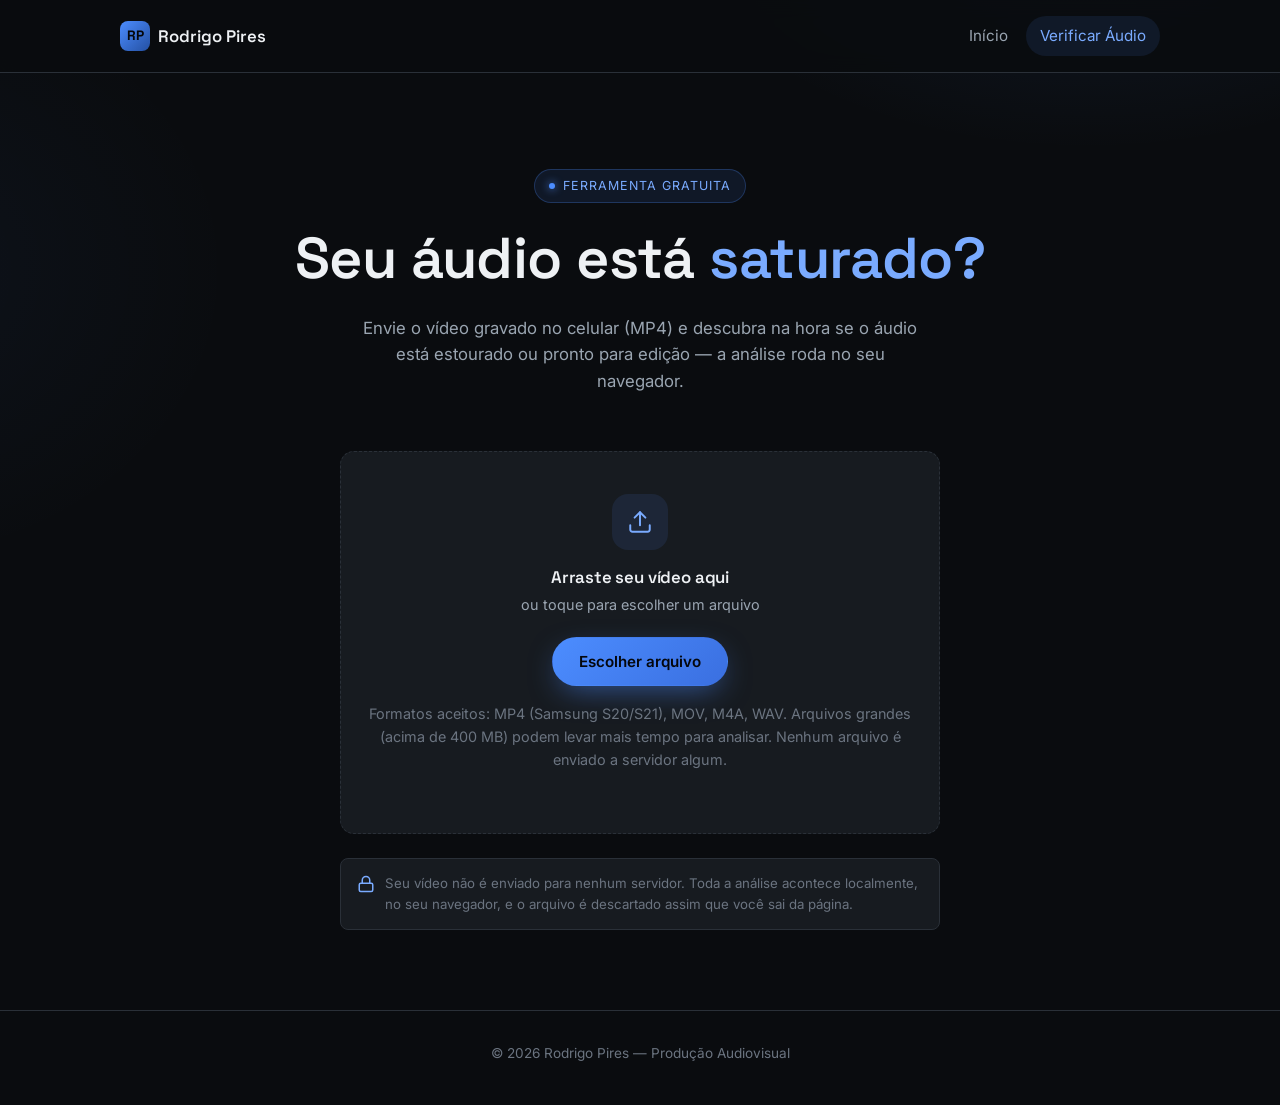
==== verificar-audio.html @ 7aa3f3de "Recalibra verificador com true peak e loudness com gating, adiciona visualizador de forma de onda" ====
<!DOCTYPE html>
<html lang="pt-BR">
<head>
  <meta charset="UTF-8">
  <meta name="viewport" content="width=device-width, initial-scale=1.0, viewport-fit=cover">
  <title>Verificar Áudio — Rodrigo Pires</title>
  <meta name="description" content="Verifique se o áudio do seu vídeo gravado no celular está saturado antes de enviar para edição. Análise 100% no navegador, sem upload.">
  <link rel="preconnect" href="https://fonts.googleapis.com">
  <link rel="preconnect" href="https://fonts.gstatic.com" crossorigin>
  <link href="https://fonts.googleapis.com/css2?family=Space+Grotesk:wght@500;600;700&family=Inter:wght@400;500;600&display=swap" rel="stylesheet">
  <link rel="stylesheet" href="assets/css/style.css">
</head>
<body>
  <div class="bg-glow"></div>

  <header class="site-header">
    <nav class="nav">
      <a href="index.html" class="brand">
        <span class="brand-mark">RP</span>
        Rodrigo Pires
      </a>
      <div class="nav-links">
        <a href="index.html">Início</a>
        <a href="verificar-audio.html" class="active">Verificar Áudio</a>
      </div>
    </nav>
  </header>

  <main>
    <section class="hero container" style="padding-bottom: 24px;">
      <div class="eyebrow"><span class="eyebrow-dot"></span> Ferramenta gratuita</div>
      <h1>Seu áudio está <span>saturado?</span></h1>
      <p class="hero-sub">Envie o vídeo gravado no celular (MP4) e descubra na hora se o áudio está estourado ou pronto para edição — a análise roda no seu navegador.</p>
    </section>

    <section class="container" style="padding-bottom: 80px; max-width: 640px;">
      <div class="upload-zone" id="dropZone">
        <div class="upload-icon">
          <svg width="26" height="26" viewBox="0 0 24 24" fill="none" stroke="currentColor" stroke-width="1.8" stroke-linecap="round" stroke-linejoin="round"><path d="M21 15v4a2 2 0 0 1-2 2H5a2 2 0 0 1-2-2v-4"></path><polyline points="17 8 12 3 7 8"></polyline><line x1="12" y1="3" x2="12" y2="15"></line></svg>
        </div>
        <h3>Arraste seu vídeo aqui</h3>
        <p>ou toque para escolher um arquivo</p>
        <button type="button" class="btn btn-primary" id="pickBtn">Escolher arquivo</button>
        <input type="file" id="fileInput" accept="video/mp4,video/quicktime,audio/*,.mp4,.mov,.m4a,.wav,.aac">
        <p class="upload-hint">Formatos aceitos: MP4 (Samsung S20/S21), MOV, M4A, WAV. Arquivos grandes (acima de 400 MB) podem levar mais tempo para analisar. Nenhum arquivo é enviado a servidor algum.</p>
      </div>

      <div class="file-chip status-hidden" id="fileChip">
        <svg width="16" height="16" viewBox="0 0 24 24" fill="none" stroke="currentColor" stroke-width="2" stroke-linecap="round" stroke-linejoin="round"><path d="m21 8-6 6-3-3-6 6"></path><path d="M21 3v6h-6"></path></svg>
        <span id="fileChipName"></span>
      </div>

      <div class="progress-box status-hidden" id="progressBox">
        <div class="spinner"></div>
        <span id="progressText">Analisando…</span>
      </div>

      <div class="error-box status-hidden" id="errorBox"></div>

      <div class="status-box status-hidden" id="statusBox">
        <div class="status-header">
          <div class="status-icon" id="statusIcon"></div>
          <div>
            <h3 id="statusTitle"></h3>
            <p id="statusSubtitle"></p>
          </div>
        </div>
        <div class="status-body">
          <div class="waveform-wrap">
            <canvas id="waveformCanvas" class="waveform-canvas"></canvas>
            <div class="waveform-legend"><span class="dot dot-clip"></span> trechos sem margem (perto do teto digital)</div>
          </div>
          <div class="metrics-row">
            <div class="metric">
              <div class="label">True Peak</div>
              <div class="value" id="metricPeak">—</div>
            </div>
            <div class="metric">
              <div class="label">Nível de fala</div>
              <div class="value" id="metricRms">—</div>
            </div>
            <div class="metric">
              <div class="label">Duração</div>
              <div class="value" id="metricDuration">—</div>
            </div>
            <div class="metric">
              <div class="label">Canais</div>
              <div class="value" id="metricChannels">—</div>
            </div>
          </div>
          <ul class="tips" id="tipsList"></ul>
          <button type="button" class="btn btn-ghost btn-block" id="resetBtn" style="margin-top: 18px;">Analisar outro arquivo</button>
        </div>
      </div>

      <div class="privacy-note">
        <svg width="18" height="18" viewBox="0 0 24 24" fill="none" stroke="currentColor" stroke-width="2" stroke-linecap="round" stroke-linejoin="round"><rect x="3" y="11" width="18" height="11" rx="2"></rect><path d="M7 11V7a5 5 0 0 1 10 0v4"></path></svg>
        <span>Seu vídeo não é enviado para nenhum servidor. Toda a análise acontece localmente, no seu navegador, e o arquivo é descartado assim que você sai da página.</span>
      </div>
    </section>
  </main>

  <footer class="site-footer">
    <div class="container">
      <p>© 2026 Rodrigo Pires — Produção Audiovisual</p>
    </div>
  </footer>

  <script src="assets/js/audio-check.js"></script>
</body>
</html>
---- assets/css/style.css ----
/* ===== Design tokens ===== */
:root {
  --bg: #0a0c0f;
  --bg-alt: #101317;
  --surface: #171b20;
  --surface-2: #1e232a;
  --border: #2a3038;
  --text: #eef1f4;
  --text-muted: #9aa5b1;
  --text-faint: #6b7480;
  --blue: #4c8dff;
  --blue-strong: #7aabff;
  --blue-dim: #2450a3;
  --blue-wash: rgba(76, 141, 255, 0.1);
  --green: #3ecf8e;
  --green-wash: rgba(62, 207, 142, 0.1);
  --amber: #e8b34a;
  --amber-wash: rgba(232, 179, 74, 0.1);
  --red: #ef5b5b;
  --red-wash: rgba(239, 91, 91, 0.1);
  --radius-sm: 8px;
  --radius: 14px;
  --radius-lg: 22px;
  --shadow: 0 20px 60px -20px rgba(0, 0, 0, 0.6);
  --container: 1080px;
  --font-display: "Space Grotesk", "Inter", system-ui, sans-serif;
  --font-body: "Inter", system-ui, -apple-system, "Segoe UI", sans-serif;
}

* { box-sizing: border-box; }

html { -webkit-text-size-adjust: 100%; }

html { overflow-x: hidden; }

body {
  margin: 0;
  background: var(--bg);
  color: var(--text);
  font-family: var(--font-body);
  font-size: 16px;
  line-height: 1.6;
  -webkit-font-smoothing: antialiased;
  overflow-x: hidden;
}

img, svg { display: block; max-width: 100%; }

a { color: inherit; text-decoration: none; }

h1, h2, h3 {
  font-family: var(--font-display);
  font-weight: 600;
  line-height: 1.15;
  margin: 0 0 0.5em;
  letter-spacing: -0.01em;
}

p { margin: 0 0 1em; color: var(--text-muted); }

.container {
  max-width: var(--container);
  margin: 0 auto;
  padding: 0 20px;
}

/* ===== Background texture ===== */
.bg-glow {
  position: fixed;
  inset: 0;
  z-index: -1;
  background:
    radial-gradient(700px 400px at 85% -10%, var(--blue-wash), transparent 60%),
    radial-gradient(600px 500px at -10% 30%, rgba(76,141,255,0.05), transparent 60%),
    var(--bg);
}

/* ===== Header / Nav ===== */
.site-header {
  position: sticky;
  top: 0;
  z-index: 50;
  background: rgba(10, 12, 15, 0.85);
  backdrop-filter: blur(10px);
  -webkit-backdrop-filter: blur(10px);
  border-bottom: 1px solid var(--border);
}

.nav {
  display: flex;
  align-items: center;
  justify-content: space-between;
  gap: 8px;
  padding: 14px 16px;
  max-width: var(--container);
  margin: 0 auto;
}

.brand {
  display: flex;
  align-items: center;
  gap: 8px;
  font-family: var(--font-display);
  font-size: clamp(0.85rem, 4vw, 1.05rem);
  font-weight: 600;
  color: var(--text);
  min-width: 0;
  white-space: nowrap;
}

.brand-mark {
  width: 30px;
  height: 30px;
  border-radius: 8px;
  background: linear-gradient(135deg, var(--blue), var(--blue-dim));
  display: flex;
  align-items: center;
  justify-content: center;
  font-family: var(--font-display);
  font-weight: 700;
  font-size: 0.85rem;
  color: #05070a;
  flex-shrink: 0;
}

.nav-links {
  display: flex;
  gap: 2px;
  align-items: center;
  flex-shrink: 1;
  min-width: 0;
}

.nav-links a {
  font-size: 0.82rem;
  color: var(--text-muted);
  padding: 8px 10px;
  border-radius: 999px;
  transition: color 0.15s ease, background 0.15s ease;
  white-space: nowrap;
}

.nav-links a:hover { color: var(--text); background: var(--surface); }

.nav-links a.active {
  color: var(--blue-strong);
  background: var(--blue-wash);
}

/* ===== Buttons ===== */
.btn {
  display: inline-flex;
  align-items: center;
  justify-content: center;
  gap: 8px;
  font-family: var(--font-body);
  font-weight: 600;
  font-size: 0.95rem;
  padding: 14px 26px;
  border-radius: 999px;
  border: 1px solid transparent;
  cursor: pointer;
  transition: transform 0.15s ease, box-shadow 0.15s ease, background 0.15s ease, border-color 0.15s ease;
  text-align: center;
}

.btn:active { transform: scale(0.97); }

.btn-primary {
  background: linear-gradient(135deg, var(--blue), #3a6fe0);
  color: #04070c;
  box-shadow: 0 10px 30px -8px rgba(76, 141, 255, 0.55);
}

.btn-primary:hover { box-shadow: 0 12px 34px -6px rgba(76, 141, 255, 0.7); }

.btn-ghost {
  background: transparent;
  border-color: var(--border);
  color: var(--text);
}

.btn-ghost:hover { border-color: var(--blue-dim); color: var(--blue-strong); }

.btn-block { width: 100%; }

/* ===== Hero ===== */
.hero {
  padding: 64px 0 48px;
  text-align: center;
}

.eyebrow {
  display: inline-flex;
  align-items: center;
  gap: 8px;
  font-size: 0.78rem;
  letter-spacing: 0.08em;
  text-transform: uppercase;
  color: var(--blue-strong);
  background: var(--blue-wash);
  border: 1px solid rgba(76, 141, 255, 0.25);
  padding: 6px 14px;
  border-radius: 999px;
  margin-bottom: 22px;
}

.eyebrow-dot {
  width: 6px;
  height: 6px;
  border-radius: 50%;
  background: var(--blue);
  box-shadow: 0 0 8px var(--blue);
}

.hero h1 {
  font-size: clamp(2.1rem, 8vw, 3.6rem);
  margin-bottom: 0.4em;
}

.hero h1 span { color: var(--blue-strong); }

.hero-sub {
  font-size: 1.05rem;
  max-width: 560px;
  margin: 0 auto 32px;
}

.hero-actions {
  display: flex;
  flex-direction: column;
  gap: 12px;
  align-items: stretch;
  max-width: 340px;
  margin: 0 auto;
}

/* ===== Sections ===== */
.section { padding: 56px 0; }
.section-alt { background: var(--bg-alt); border-top: 1px solid var(--border); border-bottom: 1px solid var(--border); }

.section-head { text-align: center; max-width: 560px; margin: 0 auto 40px; }
.section-head h2 { font-size: clamp(1.6rem, 5vw, 2.2rem); }

/* ===== Cards / grid ===== */
.grid {
  display: grid;
  grid-template-columns: 1fr;
  gap: 16px;
}

.card {
  background: var(--surface);
  border: 1px solid var(--border);
  border-radius: var(--radius);
  padding: 26px;
}

.card-icon {
  width: 44px;
  height: 44px;
  border-radius: 12px;
  background: var(--blue-wash);
  color: var(--blue-strong);
  display: flex;
  align-items: center;
  justify-content: center;
  margin-bottom: 16px;
}

.card h3 { font-size: 1.1rem; margin-bottom: 8px; }
.card p { margin-bottom: 0; font-size: 0.94rem; }

/* ===== CTA banner ===== */
.cta-banner {
  border-radius: var(--radius-lg);
  border: 1px solid var(--border);
  background:
    radial-gradient(500px 220px at 100% 0%, var(--blue-wash), transparent 70%),
    var(--surface);
  padding: 40px 28px;
  text-align: center;
  box-shadow: var(--shadow);
}

.cta-banner h2 { font-size: clamp(1.4rem, 5vw, 1.9rem); margin-bottom: 0.35em; }
.cta-banner p { max-width: 480px; margin: 0 auto 24px; }

/* ===== Footer ===== */
.site-footer {
  border-top: 1px solid var(--border);
  padding: 32px 0 40px;
  text-align: center;
}

.site-footer p { color: var(--text-faint); font-size: 0.85rem; margin: 0; }

/* ===== Audio check page ===== */
.upload-zone {
  border: 1.5px dashed var(--border);
  border-radius: var(--radius);
  padding: 42px 20px;
  text-align: center;
  background: var(--surface);
  transition: border-color 0.15s ease, background 0.15s ease;
}

.upload-zone.drag-over {
  border-color: var(--blue);
  background: var(--blue-wash);
}

.upload-icon {
  width: 56px;
  height: 56px;
  margin: 0 auto 18px;
  border-radius: 16px;
  background: var(--blue-wash);
  color: var(--blue-strong);
  display: flex;
  align-items: center;
  justify-content: center;
}

.upload-zone h3 { font-size: 1.05rem; margin-bottom: 6px; }
.upload-zone p { font-size: 0.9rem; margin-bottom: 20px; }
.upload-hint { font-size: 0.78rem; color: var(--text-faint); margin-top: 16px; }

.file-chip {
  display: flex;
  align-items: center;
  gap: 8px;
  background: var(--surface-2);
  border: 1px solid var(--border);
  border-radius: 999px;
  padding: 8px 16px;
  font-size: 0.85rem;
  color: var(--text-muted);
  margin-top: 16px;
  max-width: 100%;
  min-width: 0;
}

.file-chip svg { flex-shrink: 0; }
.file-chip span { overflow: hidden; text-overflow: ellipsis; white-space: nowrap; min-width: 0; }

.status-box {
  margin-top: 20px;
  border-radius: var(--radius);
  border: 1px solid var(--border);
  background: var(--surface);
  overflow: hidden;
}

.status-hidden { display: none !important; }

.status-header {
  display: flex;
  align-items: center;
  gap: 14px;
  padding: 22px 24px;
}

.status-icon {
  width: 46px;
  height: 46px;
  border-radius: 12px;
  display: flex;
  align-items: center;
  justify-content: center;
  flex-shrink: 0;
}

.status-header h3 { margin: 0 0 2px; font-size: 1.1rem; }
.status-header p { margin: 0; font-size: 0.88rem; }

.status-box.state-good .status-icon { background: var(--green-wash); color: var(--green); }
.status-box.state-good { border-color: rgba(62, 207, 142, 0.35); }
.status-box.state-low .status-icon { background: var(--amber-wash); color: var(--amber); }
.status-box.state-low { border-color: rgba(232, 179, 74, 0.35); }
.status-box.state-bad .status-icon { background: var(--red-wash); color: var(--red); }
.status-box.state-bad { border-color: rgba(239, 91, 91, 0.35); }

.status-body {
  padding: 0 24px 24px;
}

.waveform-wrap {
  margin-bottom: 18px;
}

.waveform-canvas {
  display: block;
  width: 100%;
  height: 100px;
  border-radius: var(--radius-sm);
  background: var(--surface-2);
  border: 1px solid var(--border);
}

.waveform-legend {
  display: flex;
  align-items: center;
  gap: 6px;
  font-size: 0.74rem;
  color: var(--text-faint);
  margin-top: 8px;
}

.waveform-legend .dot {
  width: 8px;
  height: 8px;
  border-radius: 2px;
  flex-shrink: 0;
}

.waveform-legend .dot-clip { background: var(--red); }

.metrics-row {
  display: grid;
  grid-template-columns: repeat(2, 1fr);
  gap: 10px;
  margin-bottom: 18px;
}

.metric {
  background: var(--surface-2);
  border: 1px solid var(--border);
  border-radius: var(--radius-sm);
  padding: 12px 14px;
}

.metric .label {
  font-size: 0.72rem;
  text-transform: uppercase;
  letter-spacing: 0.05em;
  color: var(--text-faint);
  margin-bottom: 4px;
}

.metric .value {
  font-family: var(--font-display);
  font-size: 1.15rem;
  color: var(--text);
}

.tips {
  margin: 0;
  padding: 0;
  list-style: none;
  display: flex;
  flex-direction: column;
  gap: 10px;
}

.tips li {
  display: flex;
  gap: 10px;
  font-size: 0.92rem;
  color: var(--text-muted);
  align-items: flex-start;
}

.tips li::before {
  content: "";
  width: 6px;
  height: 6px;
  border-radius: 50%;
  background: var(--blue);
  margin-top: 8px;
  flex-shrink: 0;
}

.progress-box {
  margin-top: 20px;
  padding: 20px 24px;
  border-radius: var(--radius);
  border: 1px solid var(--border);
  background: var(--surface);
  display: flex;
  align-items: center;
  gap: 14px;
}

.spinner {
  width: 22px;
  height: 22px;
  border-radius: 50%;
  border: 2.5px solid var(--border);
  border-top-color: var(--blue);
  animation: spin 0.8s linear infinite;
  flex-shrink: 0;
}

@keyframes spin { to { transform: rotate(360deg); } }

.error-box {
  margin-top: 20px;
  padding: 18px 22px;
  border-radius: var(--radius);
  border: 1px solid rgba(239, 91, 91, 0.35);
  background: var(--red-wash);
  color: #f7b8b8;
  font-size: 0.9rem;
}

.privacy-note {
  display: flex;
  gap: 10px;
  align-items: flex-start;
  margin-top: 24px;
  padding: 14px 16px;
  border-radius: var(--radius-sm);
  background: var(--surface);
  border: 1px solid var(--border);
  font-size: 0.83rem;
  color: var(--text-faint);
}

.privacy-note svg { flex-shrink: 0; margin-top: 2px; color: var(--blue-strong); }

input[type="file"] { display: none; }

/* ===== Responsive breakpoints ===== */
@media (min-width: 480px) {
  .hero-actions { flex-direction: row; justify-content: center; max-width: none; }
  .metrics-row { grid-template-columns: repeat(4, 1fr); }
}

@media (min-width: 720px) {
  .grid-3 { grid-template-columns: repeat(3, 1fr); }
  .hero { padding: 96px 0 64px; }
  .section { padding: 80px 0; }
}

@media (min-width: 480px) {
  .nav { padding: 16px 20px; gap: 12px; }
  .nav-links { gap: 4px; }
  .nav-links a { font-size: 0.9rem; padding: 8px 14px; }
}

@media (min-width: 960px) {
  .nav-links a { font-size: 0.95rem; }
}
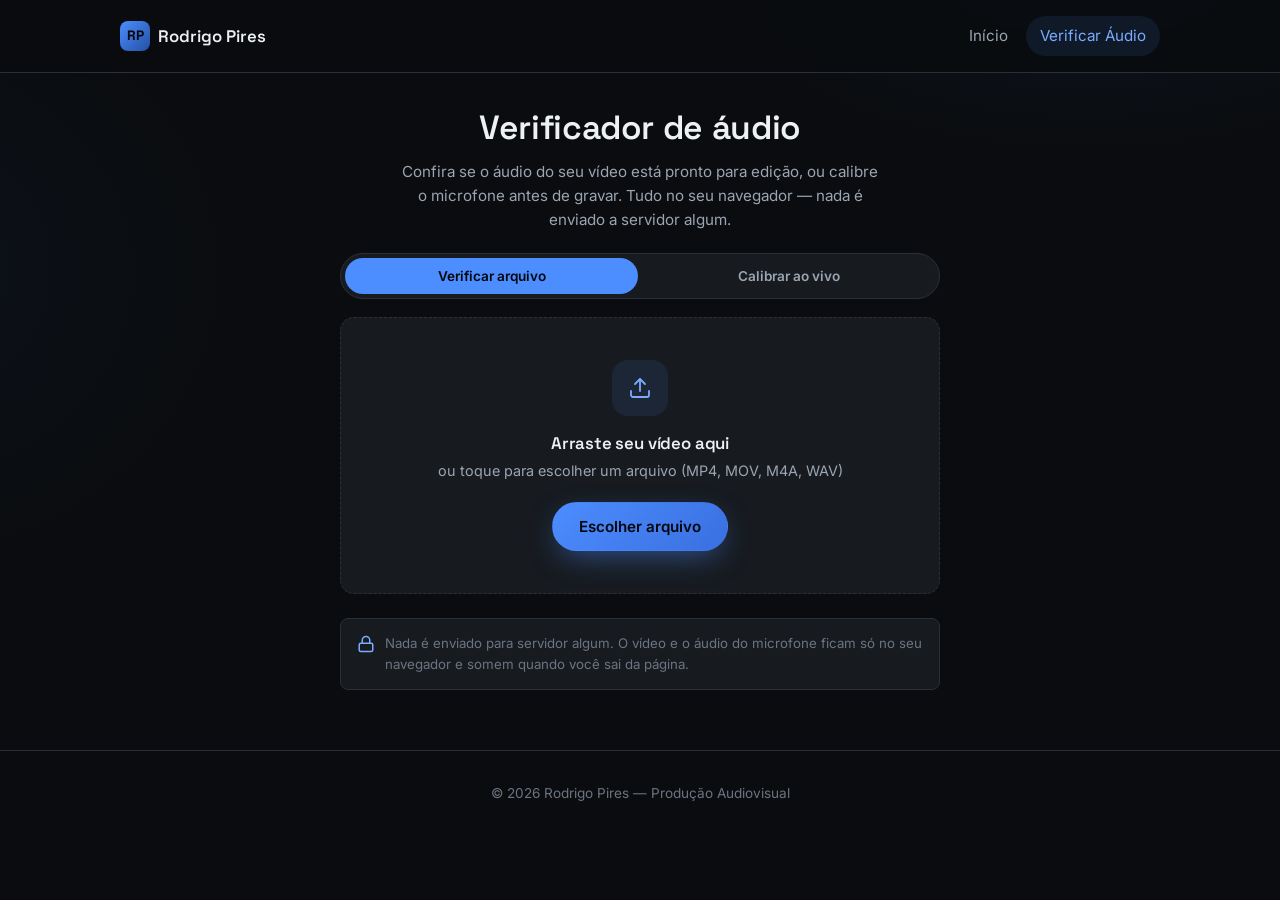
==== commit 0abeade9: "Pagina mais compacta com abas, player com navegacao na onda e calibrador de microfone ao vivo" ====
--- a/verificar-audio.html
+++ b/verificar-audio.html
@@ -27,75 +27,117 @@
   </header>
 
   <main>
-    <section class="hero container" style="padding-bottom: 24px;">
-      <div class="eyebrow"><span class="eyebrow-dot"></span> Ferramenta gratuita</div>
-      <h1>Seu áudio está <span>saturado?</span></h1>
-      <p class="hero-sub">Envie o vídeo gravado no celular (MP4) e descubra na hora se o áudio está estourado ou pronto para edição — a análise roda no seu navegador.</p>
+    <section class="tool-intro container">
+      <h1>Verificador de áudio</h1>
+      <p>Confira se o áudio do seu vídeo está pronto para edição, ou calibre o microfone antes de gravar. Tudo no seu navegador — nada é enviado a servidor algum.</p>
     </section>
 
-    <section class="container" style="padding-bottom: 80px; max-width: 640px;">
-      <div class="upload-zone" id="dropZone">
-        <div class="upload-icon">
-          <svg width="26" height="26" viewBox="0 0 24 24" fill="none" stroke="currentColor" stroke-width="1.8" stroke-linecap="round" stroke-linejoin="round"><path d="M21 15v4a2 2 0 0 1-2 2H5a2 2 0 0 1-2-2v-4"></path><polyline points="17 8 12 3 7 8"></polyline><line x1="12" y1="3" x2="12" y2="15"></line></svg>
-        </div>
-        <h3>Arraste seu vídeo aqui</h3>
-        <p>ou toque para escolher um arquivo</p>
-        <button type="button" class="btn btn-primary" id="pickBtn">Escolher arquivo</button>
-        <input type="file" id="fileInput" accept="video/mp4,video/quicktime,audio/*,.mp4,.mov,.m4a,.wav,.aac">
-        <p class="upload-hint">Formatos aceitos: MP4 (Samsung S20/S21), MOV, M4A, WAV. Arquivos grandes (acima de 400 MB) podem levar mais tempo para analisar. Nenhum arquivo é enviado a servidor algum.</p>
+    <section class="container tool-container">
+      <div class="tabs" role="tablist">
+        <button type="button" class="tab-btn active" id="tabBtnCheck" role="tab" aria-selected="true">Verificar arquivo</button>
+        <button type="button" class="tab-btn" id="tabBtnCalibrate" role="tab" aria-selected="false">Calibrar ao vivo</button>
       </div>
 
-      <div class="file-chip status-hidden" id="fileChip">
-        <svg width="16" height="16" viewBox="0 0 24 24" fill="none" stroke="currentColor" stroke-width="2" stroke-linecap="round" stroke-linejoin="round"><path d="m21 8-6 6-3-3-6 6"></path><path d="M21 3v6h-6"></path></svg>
-        <span id="fileChipName"></span>
+      <div class="tab-panel" id="panelCheck">
+        <div class="upload-zone" id="dropZone">
+          <div class="upload-icon">
+            <svg width="24" height="24" viewBox="0 0 24 24" fill="none" stroke="currentColor" stroke-width="1.8" stroke-linecap="round" stroke-linejoin="round"><path d="M21 15v4a2 2 0 0 1-2 2H5a2 2 0 0 1-2-2v-4"></path><polyline points="17 8 12 3 7 8"></polyline><line x1="12" y1="3" x2="12" y2="15"></line></svg>
+          </div>
+          <h3>Arraste seu vídeo aqui</h3>
+          <p>ou toque para escolher um arquivo (MP4, MOV, M4A, WAV)</p>
+          <button type="button" class="btn btn-primary" id="pickBtn">Escolher arquivo</button>
+          <input type="file" id="fileInput" accept="video/mp4,video/quicktime,audio/*,.mp4,.mov,.m4a,.wav,.aac">
+        </div>
+
+        <div class="file-chip status-hidden" id="fileChip">
+          <svg width="16" height="16" viewBox="0 0 24 24" fill="none" stroke="currentColor" stroke-width="2" stroke-linecap="round" stroke-linejoin="round"><path d="m21 8-6 6-3-3-6 6"></path><path d="M21 3v6h-6"></path></svg>
+          <span id="fileChipName"></span>
+        </div>
+
+        <div class="progress-box status-hidden" id="progressBox">
+          <div class="spinner"></div>
+          <span id="progressText">Analisando…</span>
+        </div>
+
+        <div class="error-box status-hidden" id="errorBox"></div>
+
+        <div class="status-box status-hidden" id="statusBox">
+          <div class="status-header">
+            <div class="status-icon" id="statusIcon"></div>
+            <div>
+              <h3 id="statusTitle"></h3>
+              <p id="statusSubtitle"></p>
+            </div>
+          </div>
+          <div class="status-body">
+            <div class="waveform-wrap">
+              <div class="waveform-canvas-holder" id="waveformHolder">
+                <canvas id="waveformCanvas" class="waveform-canvas"></canvas>
+                <div class="waveform-playhead" id="waveformPlayhead"></div>
+              </div>
+              <div class="player-controls">
+                <button type="button" class="player-btn" id="playBtn" aria-label="Reproduzir">
+                  <svg id="playIcon" width="16" height="16" viewBox="0 0 24 24" fill="currentColor"><path d="M8 5v14l11-7z"></path></svg>
+                  <svg id="pauseIcon" width="16" height="16" viewBox="0 0 24 24" fill="currentColor" style="display:none;"><rect x="6" y="5" width="4" height="14"></rect><rect x="14" y="5" width="4" height="14"></rect></svg>
+                </button>
+                <span class="player-time" id="playerTime">0:00 / 0:00</span>
+                <span class="player-hint">toque na onda para navegar</span>
+              </div>
+            </div>
+
+            <div class="metrics-row metrics-row-2">
+              <div class="metric">
+                <div class="label">True Peak</div>
+                <div class="value" id="metricPeak">—</div>
+              </div>
+              <div class="metric">
+                <div class="label">Nível de fala</div>
+                <div class="value" id="metricRms">—</div>
+              </div>
+            </div>
+            <p class="metrics-caption" id="metricsCaption"></p>
+
+            <ul class="tips" id="tipsList"></ul>
+            <button type="button" class="btn btn-ghost btn-block" id="resetBtn">Analisar outro arquivo</button>
+          </div>
+        </div>
       </div>
 
-      <div class="progress-box status-hidden" id="progressBox">
-        <div class="spinner"></div>
-        <span id="progressText">Analisando…</span>
-      </div>
+      <div class="tab-panel status-hidden" id="panelCalibrate">
+        <div class="calibrate-card">
+          <h3>Calibre antes de gravar</h3>
+          <p>Fale no microfone no mesmo tom e distância que vai usar na gravação. Ajuste a posição até o nível ficar sempre na faixa verde.</p>
 
-      <div class="error-box status-hidden" id="errorBox"></div>
-
-      <div class="status-box status-hidden" id="statusBox">
-        <div class="status-header">
-          <div class="status-icon" id="statusIcon"></div>
-          <div>
-            <h3 id="statusTitle"></h3>
-            <p id="statusSubtitle"></p>
-          </div>
-        </div>
-        <div class="status-body">
-          <div class="waveform-wrap">
-            <canvas id="waveformCanvas" class="waveform-canvas"></canvas>
-            <div class="waveform-legend"><span class="dot dot-clip"></span> trechos sem margem (perto do teto digital)</div>
-          </div>
-          <div class="metrics-row">
-            <div class="metric">
-              <div class="label">True Peak</div>
-              <div class="value" id="metricPeak">—</div>
+          <div class="meter-wrap">
+            <div class="meter-track">
+              <div class="meter-zone meter-zone-green"></div>
+              <div class="meter-zone meter-zone-yellow"></div>
+              <div class="meter-zone meter-zone-red"></div>
+              <div class="meter-fill" id="meterFill"></div>
+              <div class="meter-peak-hold" id="meterPeakHold"></div>
             </div>
-            <div class="metric">
-              <div class="label">Nível de fala</div>
-              <div class="value" id="metricRms">—</div>
-            </div>
-            <div class="metric">
-              <div class="label">Duração</div>
-              <div class="value" id="metricDuration">—</div>
-            </div>
-            <div class="metric">
-              <div class="label">Canais</div>
-              <div class="value" id="metricChannels">—</div>
+            <div class="meter-labels">
+              <span>-40dB</span>
+              <span>-12dB</span>
+              <span>-3dB</span>
+              <span>0dB</span>
             </div>
           </div>
-          <ul class="tips" id="tipsList"></ul>
-          <button type="button" class="btn btn-ghost btn-block" id="resetBtn" style="margin-top: 18px;">Analisar outro arquivo</button>
+
+          <div class="meter-readout">
+            <span class="meter-status" id="meterStatus">Parado</span>
+            <span class="meter-db" id="meterDb">—</span>
+          </div>
+
+          <button type="button" class="btn btn-primary btn-block" id="micStartBtn">Iniciar calibração</button>
+          <button type="button" class="btn btn-ghost btn-block status-hidden" id="micStopBtn">Parar</button>
+          <div class="error-box status-hidden" id="micErrorBox"></div>
         </div>
       </div>
 
       <div class="privacy-note">
         <svg width="18" height="18" viewBox="0 0 24 24" fill="none" stroke="currentColor" stroke-width="2" stroke-linecap="round" stroke-linejoin="round"><rect x="3" y="11" width="18" height="11" rx="2"></rect><path d="M7 11V7a5 5 0 0 1 10 0v4"></path></svg>
-        <span>Seu vídeo não é enviado para nenhum servidor. Toda a análise acontece localmente, no seu navegador, e o arquivo é descartado assim que você sai da página.</span>
+        <span>Nada é enviado para servidor algum. O vídeo e o áudio do microfone ficam só no seu navegador e somem quando você sai da página.</span>
       </div>
     </section>
   </main>
--- a/assets/css/style.css
+++ b/assets/css/style.css
@@ -521,6 +521,201 @@
 
 input[type="file"] { display: none; }
 
+/* ===== Tool page: compact intro, tabs, player, calibrator ===== */
+.tool-intro {
+  padding: 36px 0 20px;
+  text-align: center;
+}
+
+.tool-intro h1 {
+  font-size: clamp(1.6rem, 6vw, 2.1rem);
+  margin-bottom: 0.35em;
+}
+
+.tool-intro p {
+  max-width: 480px;
+  margin: 0 auto;
+  font-size: 0.95rem;
+}
+
+.tool-container {
+  max-width: 640px;
+  padding-bottom: 60px;
+}
+
+.tabs {
+  display: flex;
+  gap: 4px;
+  background: var(--surface);
+  border: 1px solid var(--border);
+  border-radius: 999px;
+  padding: 4px;
+  margin-bottom: 18px;
+}
+
+.tab-btn {
+  flex: 1;
+  border: none;
+  background: transparent;
+  color: var(--text-muted);
+  font-family: var(--font-body);
+  font-weight: 600;
+  font-size: 0.85rem;
+  padding: 10px 12px;
+  border-radius: 999px;
+  cursor: pointer;
+  transition: background 0.15s ease, color 0.15s ease;
+}
+
+.tab-btn.active {
+  background: var(--blue);
+  color: #04070c;
+}
+
+.tab-panel.status-hidden { display: none !important; }
+
+/* Compact result card */
+.metrics-row-2 {
+  grid-template-columns: repeat(2, 1fr);
+  margin-bottom: 8px;
+}
+
+.metrics-caption {
+  font-size: 0.8rem;
+  color: var(--text-faint);
+  margin: 0 0 16px;
+}
+
+/* Waveform + playback */
+.waveform-canvas-holder {
+  position: relative;
+}
+
+.waveform-playhead {
+  position: absolute;
+  top: 0;
+  bottom: 0;
+  left: 0;
+  width: 2px;
+  background: var(--text);
+  pointer-events: none;
+  opacity: 0;
+}
+
+.player-controls {
+  display: flex;
+  align-items: center;
+  gap: 10px;
+  margin-top: 10px;
+}
+
+.player-btn {
+  width: 34px;
+  height: 34px;
+  border-radius: 50%;
+  border: 1px solid var(--border);
+  background: var(--surface-2);
+  color: var(--text);
+  display: flex;
+  align-items: center;
+  justify-content: center;
+  cursor: pointer;
+  flex-shrink: 0;
+}
+
+.player-btn:active { transform: scale(0.94); }
+
+.player-time {
+  font-size: 0.78rem;
+  color: var(--text-muted);
+  font-variant-numeric: tabular-nums;
+}
+
+.player-hint {
+  font-size: 0.74rem;
+  color: var(--text-faint);
+  margin-left: auto;
+  text-align: right;
+}
+
+/* Live calibrator */
+.calibrate-card {
+  background: var(--surface);
+  border: 1px solid var(--border);
+  border-radius: var(--radius);
+  padding: 24px;
+}
+
+.calibrate-card h3 { font-size: 1.05rem; margin-bottom: 6px; }
+.calibrate-card > p { font-size: 0.9rem; margin-bottom: 22px; }
+
+.meter-wrap { margin-bottom: 16px; }
+
+.meter-track {
+  position: relative;
+  height: 28px;
+  border-radius: 999px;
+  overflow: hidden;
+  background: var(--surface-2);
+  border: 1px solid var(--border);
+  display: flex;
+}
+
+.meter-zone { height: 100%; }
+.meter-zone-green { width: 62%; background: rgba(62, 207, 142, 0.18); }
+.meter-zone-yellow { width: 23%; background: rgba(232, 179, 74, 0.2); }
+.meter-zone-red { width: 15%; background: rgba(239, 91, 91, 0.22); }
+
+.meter-fill {
+  position: absolute;
+  top: 0;
+  left: 0;
+  bottom: 0;
+  width: 0%;
+  background: linear-gradient(90deg, var(--green), var(--green) 62%, var(--amber) 80%, var(--red) 100%);
+  border-radius: 999px;
+  transition: width 0.05s linear;
+}
+
+.meter-peak-hold {
+  position: absolute;
+  top: 0;
+  bottom: 0;
+  width: 2px;
+  background: var(--text);
+  left: 0%;
+  opacity: 0;
+}
+
+.meter-labels {
+  display: flex;
+  justify-content: space-between;
+  font-size: 0.7rem;
+  color: var(--text-faint);
+  margin-top: 6px;
+}
+
+.meter-readout {
+  display: flex;
+  align-items: baseline;
+  justify-content: space-between;
+  margin-bottom: 20px;
+}
+
+.meter-status {
+  font-weight: 600;
+  font-size: 0.95rem;
+}
+
+.meter-db {
+  font-family: var(--font-display);
+  font-size: 1.3rem;
+  font-variant-numeric: tabular-nums;
+}
+
+#micStopBtn { margin-top: 10px; }
+#micErrorBox { margin-top: 16px; }
+
 /* ===== Responsive breakpoints ===== */
 @media (min-width: 480px) {
   .hero-actions { flex-direction: row; justify-content: center; max-width: none; }
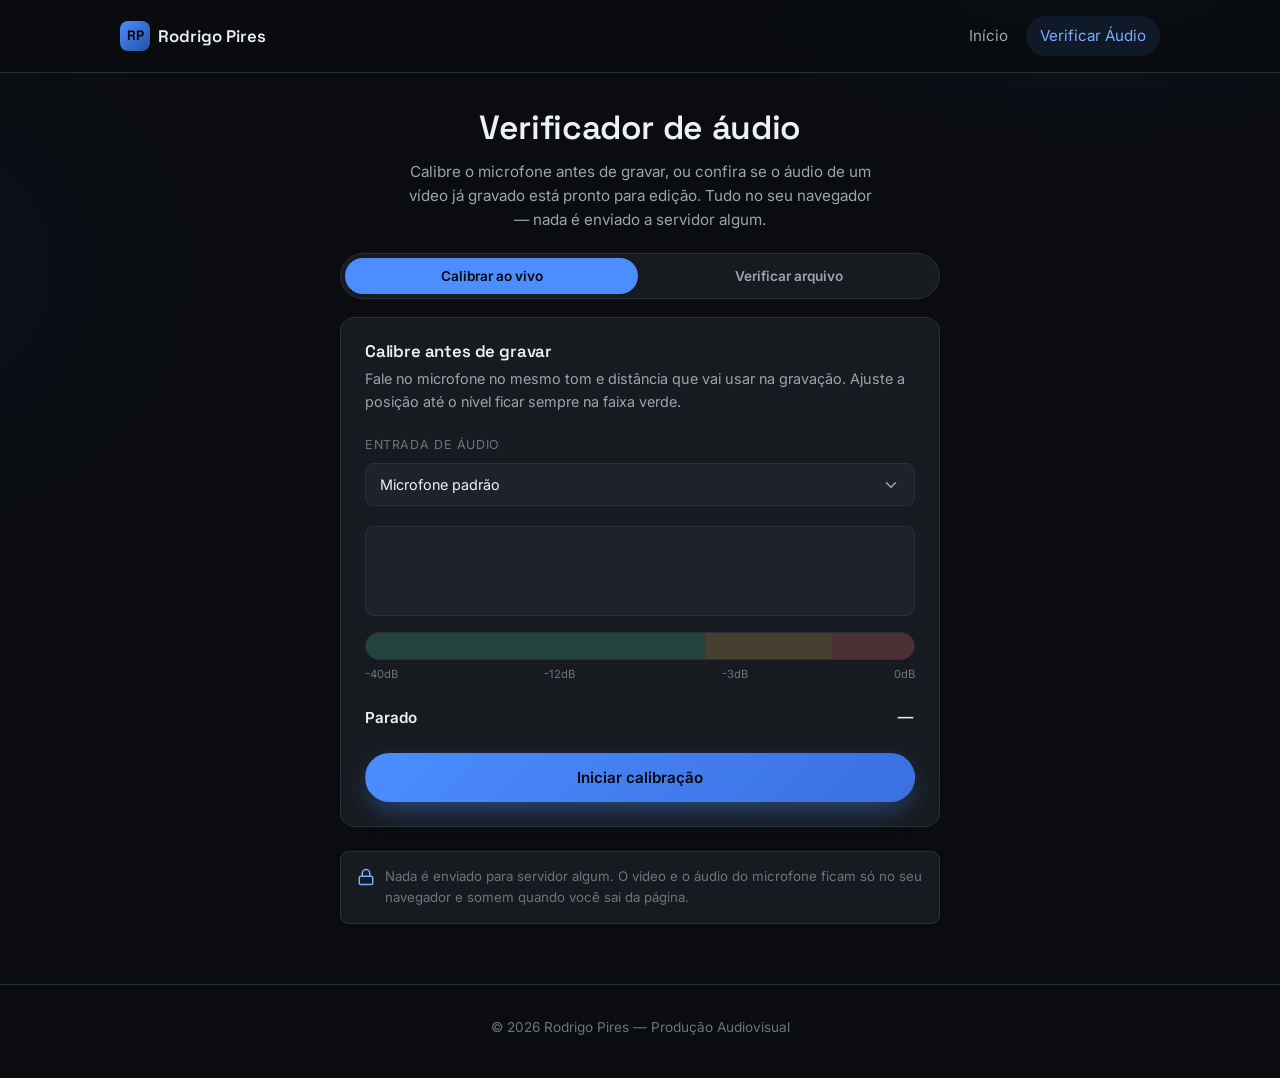
==== commit 573ed193: "Adiciona player de reproducao para a gravacao de teste do calibrador; calibrar ao vivo agora e a aba" ====
--- a/verificar-audio.html
+++ b/verificar-audio.html
@@ -9,6 +9,16 @@
   <link rel="preconnect" href="https://fonts.gstatic.com" crossorigin>
   <link href="https://fonts.googleapis.com/css2?family=Space+Grotesk:wght@500;600;700&family=Inter:wght@400;500;600&display=swap" rel="stylesheet">
   <link rel="stylesheet" href="assets/css/style.css">
+
+  <link rel="manifest" href="manifest.webmanifest">
+  <meta name="theme-color" content="#0a0c0f">
+  <link rel="icon" href="assets/icons/favicon.svg" type="image/svg+xml">
+  <link rel="icon" href="assets/icons/favicon-32.png" sizes="32x32" type="image/png">
+  <link rel="apple-touch-icon" href="assets/icons/apple-touch-icon.png">
+  <meta name="apple-mobile-web-app-capable" content="yes">
+  <meta name="apple-mobile-web-app-status-bar-style" content="black-translucent">
+  <meta name="apple-mobile-web-app-title" content="RP Áudio">
+  <script src="assets/js/pwa.js" defer></script>
 </head>
 <body>
   <div class="bg-glow"></div>
@@ -29,16 +39,83 @@
   <main>
     <section class="tool-intro container">
       <h1>Verificador de áudio</h1>
-      <p>Confira se o áudio do seu vídeo está pronto para edição, ou calibre o microfone antes de gravar. Tudo no seu navegador — nada é enviado a servidor algum.</p>
+      <p>Calibre o microfone antes de gravar, ou confira se o áudio de um vídeo já gravado está pronto para edição. Tudo no seu navegador — nada é enviado a servidor algum.</p>
     </section>
 
     <section class="container tool-container">
       <div class="tabs" role="tablist">
-        <button type="button" class="tab-btn active" id="tabBtnCheck" role="tab" aria-selected="true">Verificar arquivo</button>
-        <button type="button" class="tab-btn" id="tabBtnCalibrate" role="tab" aria-selected="false">Calibrar ao vivo</button>
+        <button type="button" class="tab-btn active" id="tabBtnCalibrate" role="tab" aria-selected="true">Calibrar ao vivo</button>
+        <button type="button" class="tab-btn" id="tabBtnCheck" role="tab" aria-selected="false">Verificar arquivo</button>
       </div>
 
-      <div class="tab-panel" id="panelCheck">
+      <div class="tab-panel" id="panelCalibrate">
+        <div class="calibrate-card">
+          <h3>Calibre antes de gravar</h3>
+          <p>Fale no microfone no mesmo tom e distância que vai usar na gravação. Ajuste a posição até o nível ficar sempre na faixa verde.</p>
+
+          <label class="field-label" for="micDeviceSelect">Entrada de áudio</label>
+          <select class="mic-select" id="micDeviceSelect">
+            <option value="">Microfone padrão</option>
+          </select>
+
+          <canvas id="micWaveformCanvas" class="mic-waveform-canvas"></canvas>
+
+          <div class="meter-wrap">
+            <div class="meter-track">
+              <div class="meter-zone meter-zone-green"></div>
+              <div class="meter-zone meter-zone-yellow"></div>
+              <div class="meter-zone meter-zone-red"></div>
+              <div class="meter-fill" id="meterFill"></div>
+              <div class="meter-peak-hold" id="meterPeakHold"></div>
+            </div>
+            <div class="meter-labels">
+              <span>-40dB</span>
+              <span>-12dB</span>
+              <span>-3dB</span>
+              <span>0dB</span>
+            </div>
+          </div>
+
+          <div class="meter-readout">
+            <span class="meter-status" id="meterStatus">Parado</span>
+            <span class="meter-db" id="meterDb">—</span>
+          </div>
+
+          <button type="button" class="btn btn-primary btn-block" id="micStartBtn">Iniciar calibração</button>
+          <button type="button" class="btn btn-ghost btn-block status-hidden" id="micStopBtn">Parar</button>
+          <div class="error-box status-hidden" id="micErrorBox"></div>
+
+          <div class="mic-result status-hidden" id="micResultBox">
+            <h4>Sua gravação de teste</h4>
+            <div class="waveform-wrap">
+              <div class="waveform-canvas-holder" id="micResultWaveformHolder">
+                <canvas id="micResultWaveformCanvas" class="waveform-canvas"></canvas>
+                <div class="waveform-playhead" id="micResultPlayhead"></div>
+              </div>
+              <div class="player-controls">
+                <button type="button" class="player-btn" id="micResultPlayBtn" aria-label="Reproduzir">
+                  <svg id="micResultPlayIcon" width="16" height="16" viewBox="0 0 24 24" fill="currentColor"><path d="M8 5v14l11-7z"></path></svg>
+                  <svg id="micResultPauseIcon" width="16" height="16" viewBox="0 0 24 24" fill="currentColor" style="display:none;"><rect x="6" y="5" width="4" height="14"></rect><rect x="14" y="5" width="4" height="14"></rect></svg>
+                </button>
+                <span class="player-time" id="micResultPlayerTime">0:00 / 0:00</span>
+                <span class="player-hint">toque na onda para navegar</span>
+              </div>
+            </div>
+            <div class="metrics-row metrics-row-2">
+              <div class="metric">
+                <div class="label">True Peak</div>
+                <div class="value" id="micResultPeak">—</div>
+              </div>
+              <div class="metric">
+                <div class="label">Nível de fala</div>
+                <div class="value" id="micResultRms">—</div>
+              </div>
+            </div>
+          </div>
+        </div>
+      </div>
+
+      <div class="tab-panel status-hidden" id="panelCheck">
         <div class="upload-zone" id="dropZone">
           <div class="upload-icon">
             <svg width="24" height="24" viewBox="0 0 24 24" fill="none" stroke="currentColor" stroke-width="1.8" stroke-linecap="round" stroke-linejoin="round"><path d="M21 15v4a2 2 0 0 1-2 2H5a2 2 0 0 1-2-2v-4"></path><polyline points="17 8 12 3 7 8"></polyline><line x1="12" y1="3" x2="12" y2="15"></line></svg>
@@ -103,38 +180,6 @@
         </div>
       </div>
 
-      <div class="tab-panel status-hidden" id="panelCalibrate">
-        <div class="calibrate-card">
-          <h3>Calibre antes de gravar</h3>
-          <p>Fale no microfone no mesmo tom e distância que vai usar na gravação. Ajuste a posição até o nível ficar sempre na faixa verde.</p>
-
-          <div class="meter-wrap">
-            <div class="meter-track">
-              <div class="meter-zone meter-zone-green"></div>
-              <div class="meter-zone meter-zone-yellow"></div>
-              <div class="meter-zone meter-zone-red"></div>
-              <div class="meter-fill" id="meterFill"></div>
-              <div class="meter-peak-hold" id="meterPeakHold"></div>
-            </div>
-            <div class="meter-labels">
-              <span>-40dB</span>
-              <span>-12dB</span>
-              <span>-3dB</span>
-              <span>0dB</span>
-            </div>
-          </div>
-
-          <div class="meter-readout">
-            <span class="meter-status" id="meterStatus">Parado</span>
-            <span class="meter-db" id="meterDb">—</span>
-          </div>
-
-          <button type="button" class="btn btn-primary btn-block" id="micStartBtn">Iniciar calibração</button>
-          <button type="button" class="btn btn-ghost btn-block status-hidden" id="micStopBtn">Parar</button>
-          <div class="error-box status-hidden" id="micErrorBox"></div>
-        </div>
-      </div>
-
       <div class="privacy-note">
         <svg width="18" height="18" viewBox="0 0 24 24" fill="none" stroke="currentColor" stroke-width="2" stroke-linecap="round" stroke-linejoin="round"><rect x="3" y="11" width="18" height="11" rx="2"></rect><path d="M7 11V7a5 5 0 0 1 10 0v4"></path></svg>
         <span>Nada é enviado para servidor algum. O vídeo e o áudio do microfone ficam só no seu navegador e somem quando você sai da página.</span>
--- a/assets/css/style.css
+++ b/assets/css/style.css
@@ -649,6 +649,41 @@
 .calibrate-card h3 { font-size: 1.05rem; margin-bottom: 6px; }
 .calibrate-card > p { font-size: 0.9rem; margin-bottom: 22px; }
 
+.field-label {
+  display: block;
+  font-size: 0.78rem;
+  text-transform: uppercase;
+  letter-spacing: 0.05em;
+  color: var(--text-faint);
+  margin-bottom: 8px;
+}
+
+.mic-select {
+  width: 100%;
+  appearance: none;
+  -webkit-appearance: none;
+  background: var(--surface-2) url('data:image/svg+xml;utf8,<svg xmlns="http://www.w3.org/2000/svg" width="18" height="18" viewBox="0 0 24 24" fill="none" stroke="%239aa5b1" stroke-width="2" stroke-linecap="round" stroke-linejoin="round"><polyline points="6 9 12 15 18 9"></polyline></svg>') no-repeat right 14px center;
+  border: 1px solid var(--border);
+  color: var(--text);
+  font-family: var(--font-body);
+  font-size: 0.9rem;
+  padding: 12px 40px 12px 14px;
+  border-radius: var(--radius-sm);
+  margin-bottom: 20px;
+}
+
+.mic-select:focus { outline: none; border-color: var(--blue-dim); }
+
+.mic-waveform-canvas {
+  display: block;
+  width: 100%;
+  height: 90px;
+  border-radius: var(--radius-sm);
+  background: var(--surface-2);
+  border: 1px solid var(--border);
+  margin-bottom: 16px;
+}
+
 .meter-wrap { margin-bottom: 16px; }
 
 .meter-track {
@@ -716,6 +751,20 @@
 #micStopBtn { margin-top: 10px; }
 #micErrorBox { margin-top: 16px; }
 
+.mic-result {
+  margin-top: 20px;
+  padding-top: 20px;
+  border-top: 1px solid var(--border);
+}
+
+.mic-result h4 {
+  font-family: var(--font-display);
+  font-size: 0.95rem;
+  font-weight: 600;
+  margin: 0 0 14px;
+  color: var(--text-muted);
+}
+
 /* ===== Responsive breakpoints ===== */
 @media (min-width: 480px) {
   .hero-actions { flex-direction: row; justify-content: center; max-width: none; }
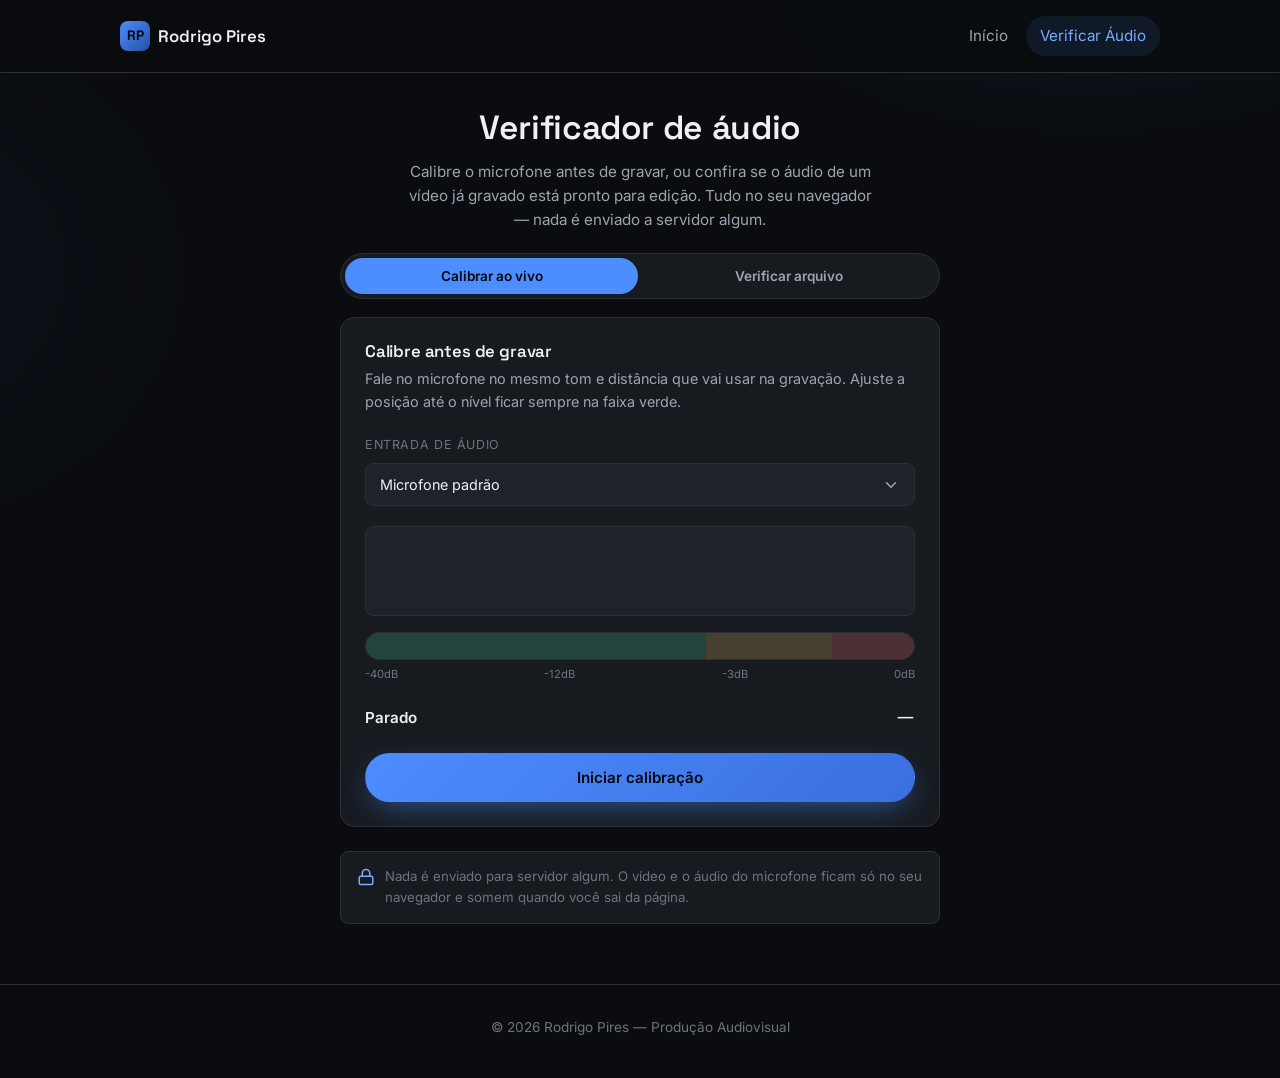
==== commit a1ad61dd: "Icone colorido de forma de onda e banner de instalacao do PWA (Android e PC)" ====
--- a/verificar-audio.html
+++ b/verificar-audio.html
@@ -23,6 +23,14 @@
 <body>
   <div class="bg-glow"></div>
 
+  <div class="install-banner status-hidden" id="installBanner">
+    <span>Instale este site como app no seu celular ou computador.</span>
+    <div class="install-banner-actions">
+      <button type="button" class="btn btn-primary btn-sm" id="installBtn">Instalar</button>
+      <button type="button" class="install-dismiss" id="installDismissBtn" aria-label="Fechar aviso">&times;</button>
+    </div>
+  </div>
+
   <header class="site-header">
     <nav class="nav">
       <a href="index.html" class="brand">
--- a/assets/css/style.css
+++ b/assets/css/style.css
@@ -75,6 +75,46 @@
     var(--bg);
 }
 
+/* ===== Install banner (PWA) ===== */
+.install-banner {
+  display: flex;
+  flex-wrap: wrap;
+  align-items: center;
+  justify-content: center;
+  gap: 10px 16px;
+  padding: 10px 16px;
+  background: var(--blue-wash);
+  border-bottom: 1px solid rgba(76, 141, 255, 0.25);
+  text-align: center;
+  font-size: 0.85rem;
+  color: var(--text-muted);
+}
+
+.install-banner.status-hidden { display: none !important; }
+
+.install-banner-actions {
+  display: flex;
+  align-items: center;
+  gap: 10px;
+}
+
+.btn-sm {
+  padding: 8px 18px;
+  font-size: 0.85rem;
+}
+
+.install-dismiss {
+  background: transparent;
+  border: none;
+  color: var(--text-faint);
+  font-size: 1.3rem;
+  line-height: 1;
+  cursor: pointer;
+  padding: 4px 6px;
+}
+
+.install-dismiss:hover { color: var(--text); }
+
 /* ===== Header / Nav ===== */
 .site-header {
   position: sticky;
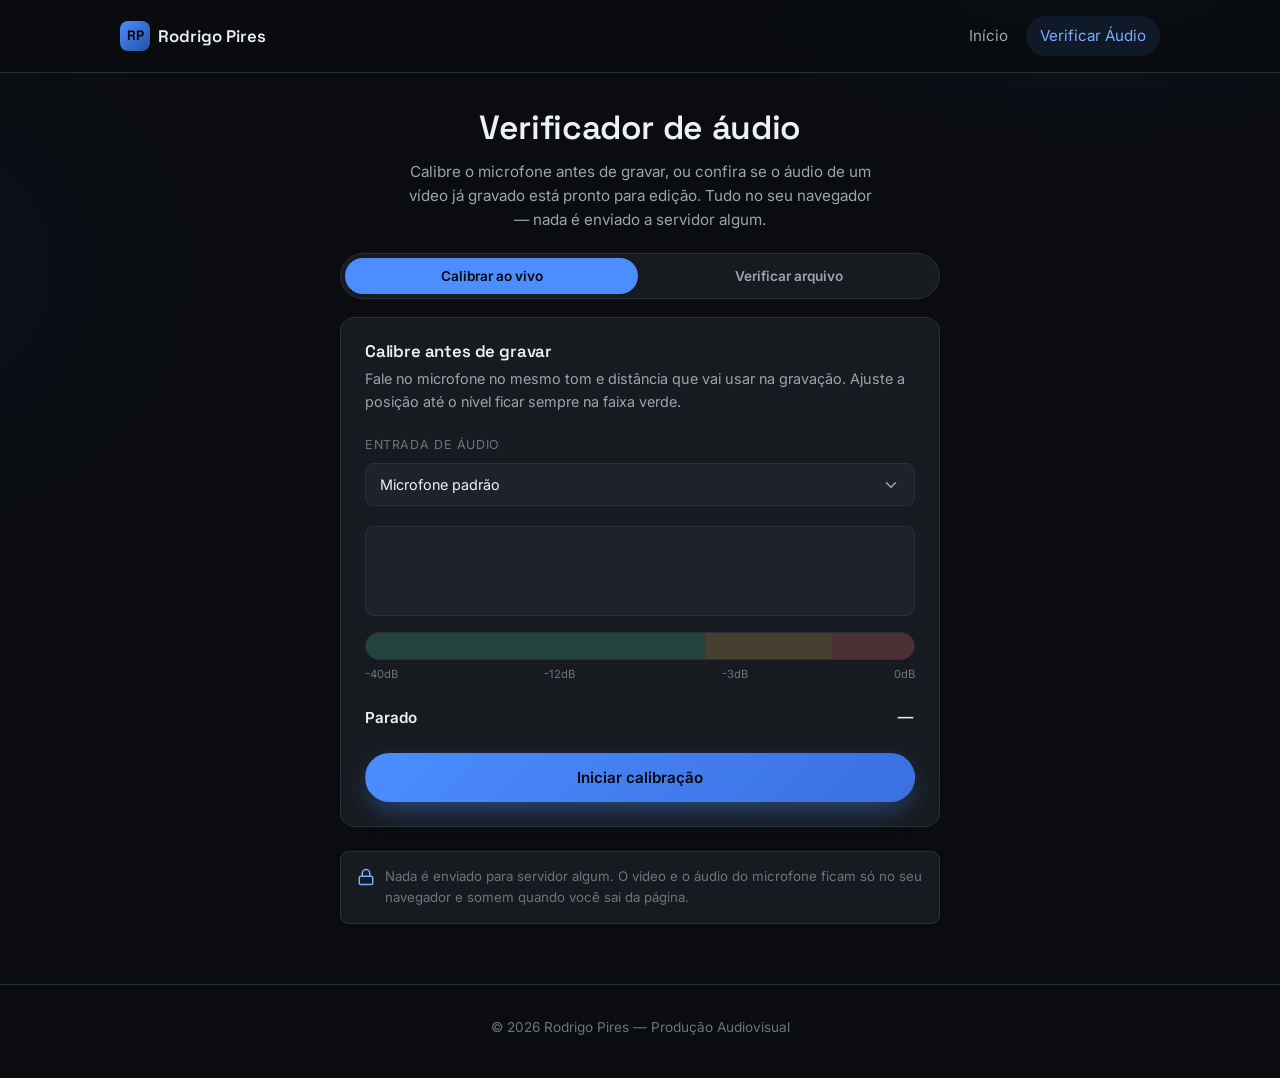
==== commit f62bbcc6: "Torna o banner de instalacao compativel com iOS, Firefox e navegadores que nao disparam o prompt aut" ====
--- a/verificar-audio.html
+++ b/verificar-audio.html
@@ -24,9 +24,9 @@
   <div class="bg-glow"></div>
 
   <div class="install-banner status-hidden" id="installBanner">
-    <span>Instale este site como app no seu celular ou computador.</span>
+    <span id="installBannerText">Instale este site como app no seu celular ou computador.</span>
     <div class="install-banner-actions">
-      <button type="button" class="btn btn-primary btn-sm" id="installBtn">Instalar</button>
+      <button type="button" class="btn btn-primary btn-sm status-hidden" id="installBtn">Instalar</button>
       <button type="button" class="install-dismiss" id="installDismissBtn" aria-label="Fechar aviso">&times;</button>
     </div>
   </div>
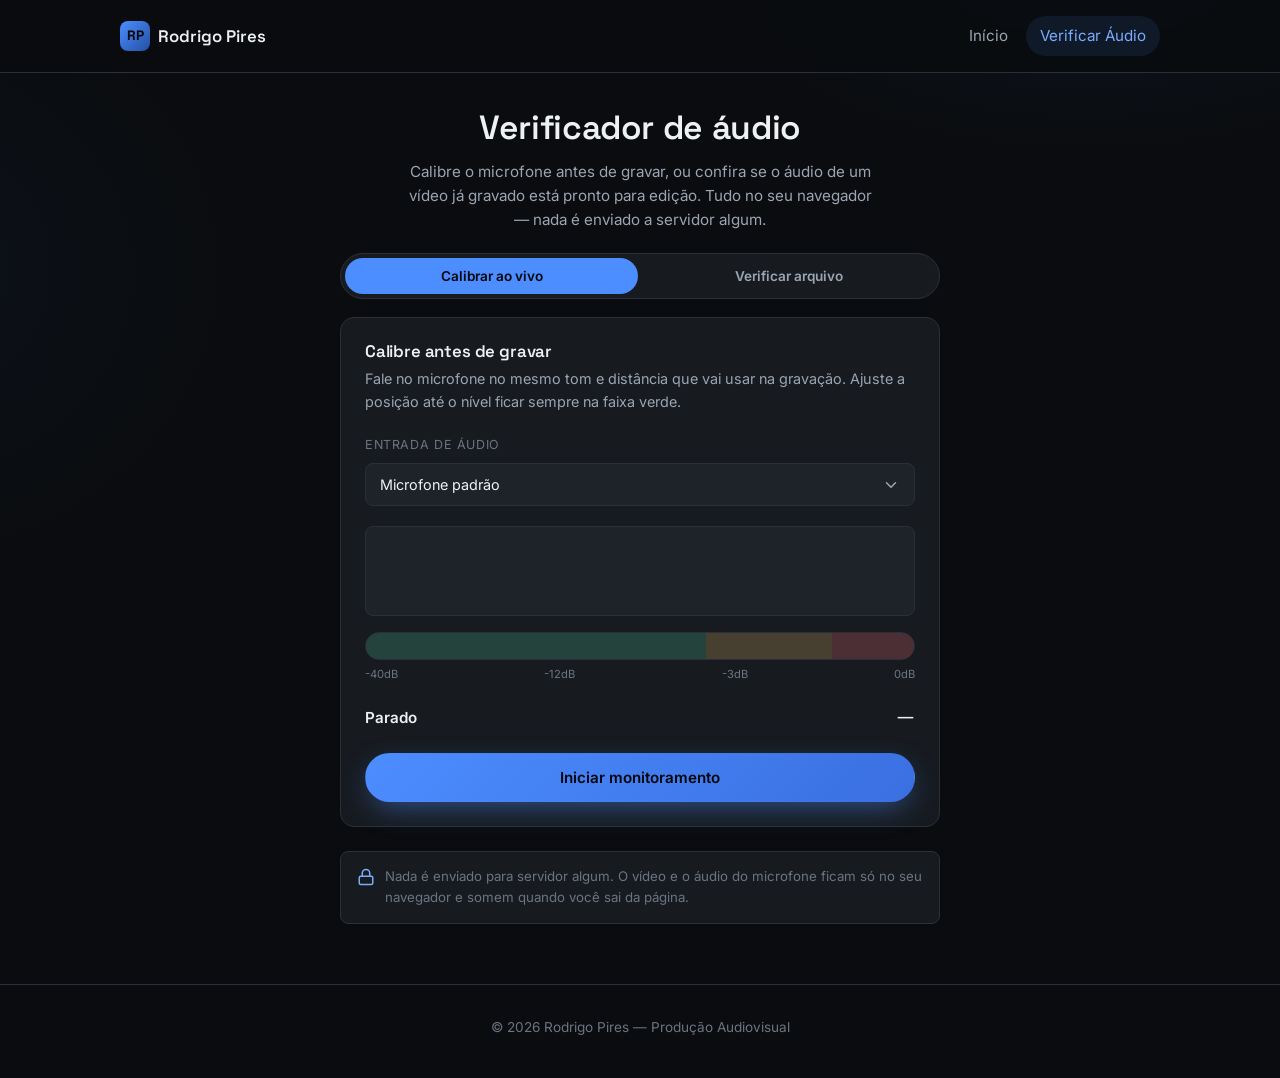
==== commit 2a3db298: "Avaliacao inteligente na gravacao de teste, botao menos ambiguo e lista completa de microfones ja na" ====
--- a/verificar-audio.html
+++ b/verificar-audio.html
@@ -89,35 +89,44 @@
             <span class="meter-db" id="meterDb">—</span>
           </div>
 
-          <button type="button" class="btn btn-primary btn-block" id="micStartBtn">Iniciar calibração</button>
+          <button type="button" class="btn btn-primary btn-block" id="micStartBtn">Iniciar monitoramento</button>
           <button type="button" class="btn btn-ghost btn-block status-hidden" id="micStopBtn">Parar</button>
           <div class="error-box status-hidden" id="micErrorBox"></div>
 
-          <div class="mic-result status-hidden" id="micResultBox">
-            <h4>Sua gravação de teste</h4>
-            <div class="waveform-wrap">
-              <div class="waveform-canvas-holder" id="micResultWaveformHolder">
-                <canvas id="micResultWaveformCanvas" class="waveform-canvas"></canvas>
-                <div class="waveform-playhead" id="micResultPlayhead"></div>
-              </div>
-              <div class="player-controls">
-                <button type="button" class="player-btn" id="micResultPlayBtn" aria-label="Reproduzir">
-                  <svg id="micResultPlayIcon" width="16" height="16" viewBox="0 0 24 24" fill="currentColor"><path d="M8 5v14l11-7z"></path></svg>
-                  <svg id="micResultPauseIcon" width="16" height="16" viewBox="0 0 24 24" fill="currentColor" style="display:none;"><rect x="6" y="5" width="4" height="14"></rect><rect x="14" y="5" width="4" height="14"></rect></svg>
-                </button>
-                <span class="player-time" id="micResultPlayerTime">0:00 / 0:00</span>
-                <span class="player-hint">toque na onda para navegar</span>
-              </div>
-            </div>
-            <div class="metrics-row metrics-row-2">
-              <div class="metric">
-                <div class="label">True Peak</div>
-                <div class="value" id="micResultPeak">—</div>
-              </div>
-              <div class="metric">
-                <div class="label">Nível de fala</div>
-                <div class="value" id="micResultRms">—</div>
-              </div>
+          <div class="mic-result status-box status-hidden" id="micResultBox">
+            <div class="status-header">
+              <div class="status-icon" id="micResultStatusIcon"></div>
+              <div>
+                <h3 id="micResultStatusTitle"></h3>
+                <p id="micResultStatusSubtitle"></p>
+              </div>
+            </div>
+            <div class="status-body">
+              <div class="waveform-wrap">
+                <div class="waveform-canvas-holder" id="micResultWaveformHolder">
+                  <canvas id="micResultWaveformCanvas" class="waveform-canvas"></canvas>
+                  <div class="waveform-playhead" id="micResultPlayhead"></div>
+                </div>
+                <div class="player-controls">
+                  <button type="button" class="player-btn" id="micResultPlayBtn" aria-label="Reproduzir">
+                    <svg id="micResultPlayIcon" width="16" height="16" viewBox="0 0 24 24" fill="currentColor"><path d="M8 5v14l11-7z"></path></svg>
+                    <svg id="micResultPauseIcon" width="16" height="16" viewBox="0 0 24 24" fill="currentColor" style="display:none;"><rect x="6" y="5" width="4" height="14"></rect><rect x="14" y="5" width="4" height="14"></rect></svg>
+                  </button>
+                  <span class="player-time" id="micResultPlayerTime">0:00 / 0:00</span>
+                  <span class="player-hint">toque na onda para navegar</span>
+                </div>
+              </div>
+              <div class="metrics-row metrics-row-2">
+                <div class="metric">
+                  <div class="label">True Peak</div>
+                  <div class="value" id="micResultPeak">—</div>
+                </div>
+                <div class="metric">
+                  <div class="label">Nível de fala</div>
+                  <div class="value" id="micResultRms">—</div>
+                </div>
+              </div>
+              <ul class="tips" id="micResultTipsList"></ul>
             </div>
           </div>
         </div>
--- a/assets/css/style.css
+++ b/assets/css/style.css
@@ -791,19 +791,8 @@
 #micStopBtn { margin-top: 10px; }
 #micErrorBox { margin-top: 16px; }
 
-.mic-result {
-  margin-top: 20px;
-  padding-top: 20px;
-  border-top: 1px solid var(--border);
-}
-
-.mic-result h4 {
-  font-family: var(--font-display);
-  font-size: 0.95rem;
-  font-weight: 600;
-  margin: 0 0 14px;
-  color: var(--text-muted);
-}
+/* .mic-result reuses .status-box styling directly (same card treatment as
+   the file-check result), so no extra rules are needed here. */
 
 /* ===== Responsive breakpoints ===== */
 @media (min-width: 480px) {
